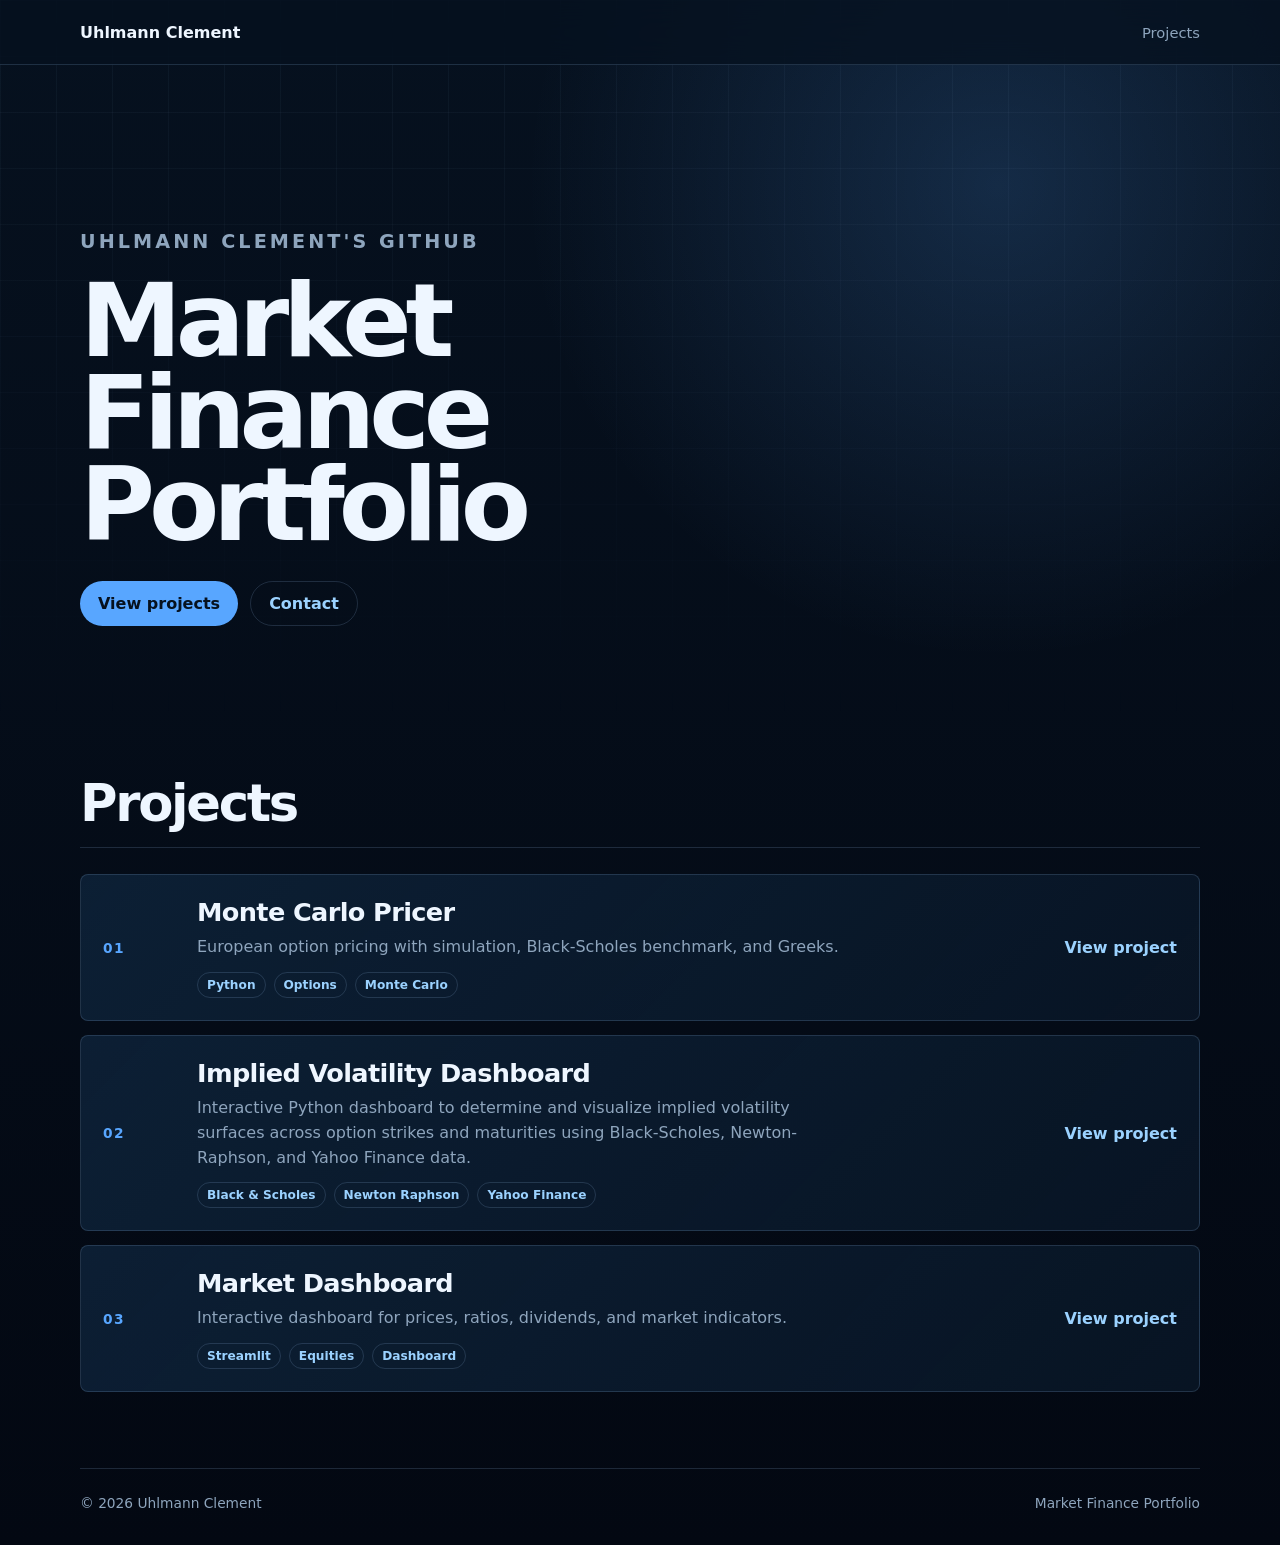
==== index.html @ 6b9815cb "Update index.html" ====
<!doctype html>
<html lang="en">
  <head>
    <meta charset="utf-8" />
    <meta name="viewport" content="width=device-width, initial-scale=1" />
    <meta
      name="description"
      content="Finance projects portfolio focused on market finance, quantitative analysis, and trading research."
    />
    <title>Market Finance Portfolio</title>
    <link rel="stylesheet" href="style.css" />
  </head>
  <body>
    <header class="header">
      <nav class="nav" aria-label="Main navigation">
        <a class="brand" href="#top">Uhlmann Clement</a>
        <div class="nav-links">
          <a href="#projects">Projects</a>
        </div>
      </nav>
    </header>

    <main id="top">
      <div class="hero">
        <div class="reveal">
          <p class="eyebrow">Uhlmann Clement's Github</p>
          <h1>Market Finance Portfolio</h1>
          <div class="actions">
            <a class="button primary" href="#projects">View projects</a>
            <a class="button secondary" href="mailto:your.email@example.com">Contact</a>
          </div>
        </div>
      </div>

      <section id="projects" aria-labelledby="projects-title">
        <div class="section-head reveal">
          <h2 id="projects-title">Projects</h2>
        </div>

        <div class="projects">
          <article class="project reveal">
            <div class="number">01</div>
            <div>
              <h3>Monte Carlo Pricer</h3>
              <p>European option pricing with simulation, Black-Scholes benchmark, and Greeks.</p>
              <div class="tags">
                <span class="tag">Python</span>
                <span class="tag">Options</span>
                <span class="tag">Monte Carlo</span>
              </div>
            </div>
            <a class="project-link" href="projects/monte-carlo-pricer/">View project</a>
          </article>

          <article class="project reveal">
            <div class="number">02</div>
            <div>
              <h3>Implied Volatility Dashboard</h3>
              <p>Interactive Python dashboard to determine and visualize implied volatility surfaces across option strikes and maturities using Black-Scholes, Newton-Raphson, and Yahoo Finance data.</p>
              <div class="tags">
                <span class="tag">Black & Scholes</span>
                <span class="tag">Newton Raphson</span>
                <span class="tag">Yahoo Finance</span>
              </div>
            </div>
            <a class="project-link" href="projects/implied-volatility-dashboard/">View project</a>
          </article>

          <article class="project reveal">
            <div class="number">03</div>
            <div>
              <h3>Market Dashboard</h3>
              <p>Interactive dashboard for prices, ratios, dividends, and market indicators.</p>
              <div class="tags">
                <span class="tag">Streamlit</span>
                <span class="tag">Equities</span>
                <span class="tag">Dashboard</span>
              </div>
            </div>
            <a class="project-link" href="projects/monte-carlo-pricer/">View project</a>
          </article>
        </div>
      </section>

    <footer class="footer">
      <span>© <span id="year"></span> Uhlmann Clement</span>
      <span>Market Finance Portfolio</span>
    </footer>

    <script>
      const observer = new IntersectionObserver(
        (entries) => {
          entries.forEach((entry) => {
            if (entry.isIntersecting) {
              entry.target.classList.add("visible");
              observer.unobserve(entry.target);
            }
          });
        },
        { threshold: 0.14 }
      );

      document.querySelectorAll(".reveal").forEach((item) => observer.observe(item));
      document.querySelector("#year").textContent = new Date().getFullYear();
    </script>
  </body>
</html>
---- style.css ----
:root {
  --bg: #06111f;
  --bg-2: #091a2d;
  --panel: #0d2137;
  --panel-2: #0a1829;
  --ink: #eef6ff;
  --muted: #8ea5bd;
  --line: rgba(151, 190, 229, 0.18);
  --blue: #58a6ff;
  --blue-2: #9bd2ff;
  --green: #44d7a8;
  --red: #ff7182;
  --max: 1120px;
  --radius: 8px;
}

* {
  box-sizing: border-box;
}

html {
  scroll-behavior: smooth;
}

body {
  margin: 0;
  min-height: 100vh;
  background:
    radial-gradient(circle at 78% 12%, rgba(88, 166, 255, 0.18), transparent 28%),
    linear-gradient(180deg, var(--bg) 0%, #030812 100%);
  color: var(--ink);
  font-family:
    Inter, ui-sans-serif, system-ui, -apple-system, BlinkMacSystemFont,
    "Segoe UI", sans-serif;
  letter-spacing: 0;
}

body::before {
  content: "";
  position: fixed;
  inset: 0;
  pointer-events: none;
  background-image:
    linear-gradient(rgba(151, 190, 229, 0.055) 1px, transparent 1px),
    linear-gradient(90deg, rgba(151, 190, 229, 0.055) 1px, transparent 1px);
  background-size: 56px 56px;
  mask-image: linear-gradient(180deg, #000 0%, transparent 82%);
}

a {
  color: inherit;
  text-decoration: none;
}

.header {
  position: fixed;
  top: 0;
  left: 0;
  right: 0;
  z-index: 10;
  border-bottom: 1px solid var(--line);
  background: rgba(6, 17, 31, 0.78);
  backdrop-filter: blur(16px);
}

.nav {
  width: min(var(--max), calc(100% - 32px));
  min-height: 64px;
  margin: 0 auto;
  display: flex;
  align-items: center;
  justify-content: space-between;
  gap: 20px;
}

.brand {
  font-weight: 800;
  color: var(--ink);
}

.nav-links {
  display: flex;
  gap: 22px;
  color: var(--muted);
  font-size: 0.92rem;
}

.nav-links a,
.project-link,
.text-link {
  transition: color 180ms ease;
}

.nav-links a:hover,
.project-link:hover,
.text-link:hover {
  color: var(--blue-2);
}

main {
  position: relative;
}

.hero {
  width: min(var(--max), calc(100% - 32px));
  min-height: 78svh;
  margin: 0 auto;
  padding: 138px 0 76px;
  display: grid;
  grid-template-columns: minmax(0, 0.72fr) minmax(260px, 0.28fr);
  gap: 54px;
  align-items: end;
}

.project-hero {
  width: min(var(--max), calc(100% - 32px));
  margin: 0 auto;
  padding: 132px 0 56px;
}

.project-detail-hero {
  min-height: auto;
  padding-bottom: 46px;
}

.project-summary {
  margin-top: 26px;
}

.back-link {
  display: inline-flex;
  margin-bottom: 34px;
  color: var(--blue-2);
  font-weight: 800;
}

.eyebrow {
  margin: 0 0 18px;
  color: var(--blue-2);
  font-size: 0.76rem;
  font-weight: 800;
  letter-spacing: 0.16em;
  text-transform: uppercase;
}

h1,
h2,
h3,
p {
  margin-top: 0;
}

h1 {
  max-width: 820px;
  margin-bottom: 22px;
  font-size: clamp(3.2rem, 8vw, 7.4rem);
  line-height: 0.9;
  letter-spacing: -0.06em;
}

.project-hero h1 {
  max-width: 980px;
}

.hero p,
.project-hero p {
  max-width: 640px;
  color: var(--muted);
  font-size: clamp(1.02rem, 1.8vw, 1.2rem);
  line-height: 1.55;
}

.actions {
  margin-top: 30px;
  display: flex;
  flex-wrap: wrap;
  gap: 12px;
}

.compact-actions {
  margin-top: 0;
}

.button {
  display: inline-flex;
  min-height: 45px;
  align-items: center;
  justify-content: center;
  border-radius: 999px;
  padding: 0 18px;
  font-weight: 800;
  transition:
    transform 180ms ease,
    border-color 180ms ease,
    background 180ms ease;
}

.button:hover {
  transform: translateY(-2px);
}

.button.primary {
  background: var(--blue);
  color: #06111f;
}

.button.secondary {
  border: 1px solid var(--line);
  color: var(--blue-2);
}

.market-card {
  border: 1px solid var(--line);
  border-radius: var(--radius);
  background: rgba(13, 33, 55, 0.68);
  box-shadow: 0 30px 90px rgba(0, 0, 0, 0.28);
  overflow: hidden;
}

.market-row {
  display: grid;
  grid-template-columns: 1fr auto;
  gap: 18px;
  padding: 16px;
  border-bottom: 1px solid var(--line);
}

.market-row:last-child {
  border-bottom: 0;
}

.market-row span {
  color: var(--muted);
  font-size: 0.84rem;
}

.market-row strong {
  display: block;
  margin-bottom: 4px;
}

.up {
  color: var(--green);
}

.down {
  color: var(--red);
}

section,
.content-section {
  width: min(var(--max), calc(100% - 32px));
  margin: 0 auto;
  padding: 76px 0;
}

.section-head {
  display: flex;
  align-items: end;
  justify-content: space-between;
  gap: 24px;
  margin-bottom: 26px;
  border-bottom: 1px solid var(--line);
  padding-bottom: 18px;
}

h2 {
  margin-bottom: 0;
  font-size: clamp(2rem, 4vw, 3.8rem);
  line-height: 1;
  letter-spacing: -0.045em;
}

.section-note {
  max-width: 420px;
  margin-bottom: 0;
  color: var(--muted);
  line-height: 1.5;
}

.projects {
  display: grid;
  gap: 14px;
}

.project {
  display: grid;
  grid-template-columns: 70px minmax(0, 1fr) auto;
  gap: 24px;
  align-items: center;
  min-height: 132px;
  padding: 22px;
  border: 1px solid var(--line);
  border-radius: var(--radius);
  background: linear-gradient(135deg, rgba(13, 33, 55, 0.92), rgba(10, 24, 41, 0.74));
  transition:
    transform 180ms ease,
    border-color 180ms ease,
    background 180ms ease;
}

.project:hover {
  transform: translateY(-3px);
  border-color: rgba(88, 166, 255, 0.55);
  background: linear-gradient(135deg, rgba(17, 45, 76, 0.96), rgba(10, 24, 41, 0.8));
}

.number {
  color: var(--blue);
  font-size: 0.86rem;
  font-weight: 900;
  letter-spacing: 0.1em;
}

.project h3 {
  margin-bottom: 8px;
  font-size: clamp(1.25rem, 2vw, 1.65rem);
  letter-spacing: -0.025em;
}

.project p {
  max-width: 650px;
  margin-bottom: 12px;
  color: var(--muted);
  line-height: 1.55;
}

.tags {
  display: flex;
  flex-wrap: wrap;
  gap: 8px;
}

.tag {
  border: 1px solid var(--line);
  border-radius: 999px;
  padding: 5px 9px;
  color: var(--blue-2);
  font-size: 0.76rem;
  font-weight: 750;
}

.project-link,
.text-link {
  white-space: nowrap;
  color: var(--blue-2);
  font-weight: 900;
}

.detail-grid {
  display: grid;
  grid-template-columns: minmax(0, 0.62fr) minmax(260px, 0.38fr);
  gap: 18px;
}

.detail-panel,
.code-panel {
  border: 1px solid var(--line);
  border-radius: var(--radius);
  background: rgba(13, 33, 55, 0.68);
  padding: 24px;
}

.detail-panel h3,
.code-panel h3 {
  margin-bottom: 14px;
  font-size: 1.15rem;
}

.detail-panel p,
.detail-panel li {
  color: var(--muted);
  line-height: 1.62;
}

.detail-panel ul {
  margin: 0;
  padding-left: 18px;
}

.metric-grid {
  display: grid;
  grid-template-columns: repeat(3, 1fr);
  gap: 12px;
  margin: 24px 0 0;
}

.metric {
  border-top: 1px solid var(--line);
  padding-top: 14px;
}

.metric strong {
  display: block;
  color: var(--ink);
  font-size: 1.2rem;
}

.metric span {
  color: var(--muted);
  font-size: 0.86rem;
}

pre {
  margin: 0;
  overflow-x: auto;
  border-radius: var(--radius);
  background: #030812;
  border: 1px solid rgba(151, 190, 229, 0.14);
}

code {
  display: block;
  padding: 18px;
  color: #d9ecff;
  font-family: "SFMono-Regular", Consolas, "Liberation Mono", monospace;
  font-size: 0.86rem;
  line-height: 1.55;
}

.contact {
  padding-bottom: 104px;
}

.contact-box {
  display: grid;
  grid-template-columns: minmax(0, 1fr) auto;
  gap: 28px;
  align-items: center;
  border: 1px solid rgba(88, 166, 255, 0.34);
  border-radius: var(--radius);
  padding: 30px;
  background:
    radial-gradient(circle at 88% 22%, rgba(88, 166, 255, 0.16), transparent 36%),
    rgba(13, 33, 55, 0.72);
}

.contact h2 {
  margin-bottom: 10px;
}

.contact p {
  margin-bottom: 0;
  color: var(--muted);
  line-height: 1.55;
}

.footer {
  width: min(var(--max), calc(100% - 32px));
  margin: 0 auto;
  padding: 26px 0 34px;
  border-top: 1px solid var(--line);
  display: flex;
  justify-content: space-between;
  gap: 18px;
  color: var(--muted);
  font-size: 0.86rem;
}

.reveal {
  opacity: 0;
  transform: translateY(18px);
  transition:
    opacity 520ms ease,
    transform 520ms ease;
}

.reveal.visible {
  opacity: 1;
  transform: translateY(0);
}

@media (max-width: 820px) {
  .nav-links {
    display: none;
  }

  .hero,
  .contact-box,
  .detail-grid {
    grid-template-columns: 1fr;
  }

  .hero {
    min-height: auto;
    padding-top: 112px;
  }

  .section-head {
    display: block;
  }

  .section-note {
    margin-top: 12px;
  }

  .project {
    grid-template-columns: 1fr;
    gap: 14px;
  }

  .project-link {
    justify-self: start;
  }

  .metric-grid {
    grid-template-columns: 1fr;
  }
}

@media (max-width: 540px) {
  section,
  .content-section {
    padding: 58px 0;
  }

  .project-hero {
    padding-top: 104px;
  }

  h1 {
    font-size: clamp(3rem, 18vw, 4.6rem);
  }

  .actions,
  .footer {
    flex-direction: column;
  }

  .button {
    width: 100%;
  }

  .contact-box,
  .detail-panel,
  .code-panel {
    padding: 22px;
  }
}

@media (prefers-reduced-motion: reduce) {
  *,
  *::before,
  *::after {
    scroll-behavior: auto !important;
    animation-duration: 0.001ms !important;
    animation-iteration-count: 1 !important;
    transition-duration: 0.001ms !important;
  }
}
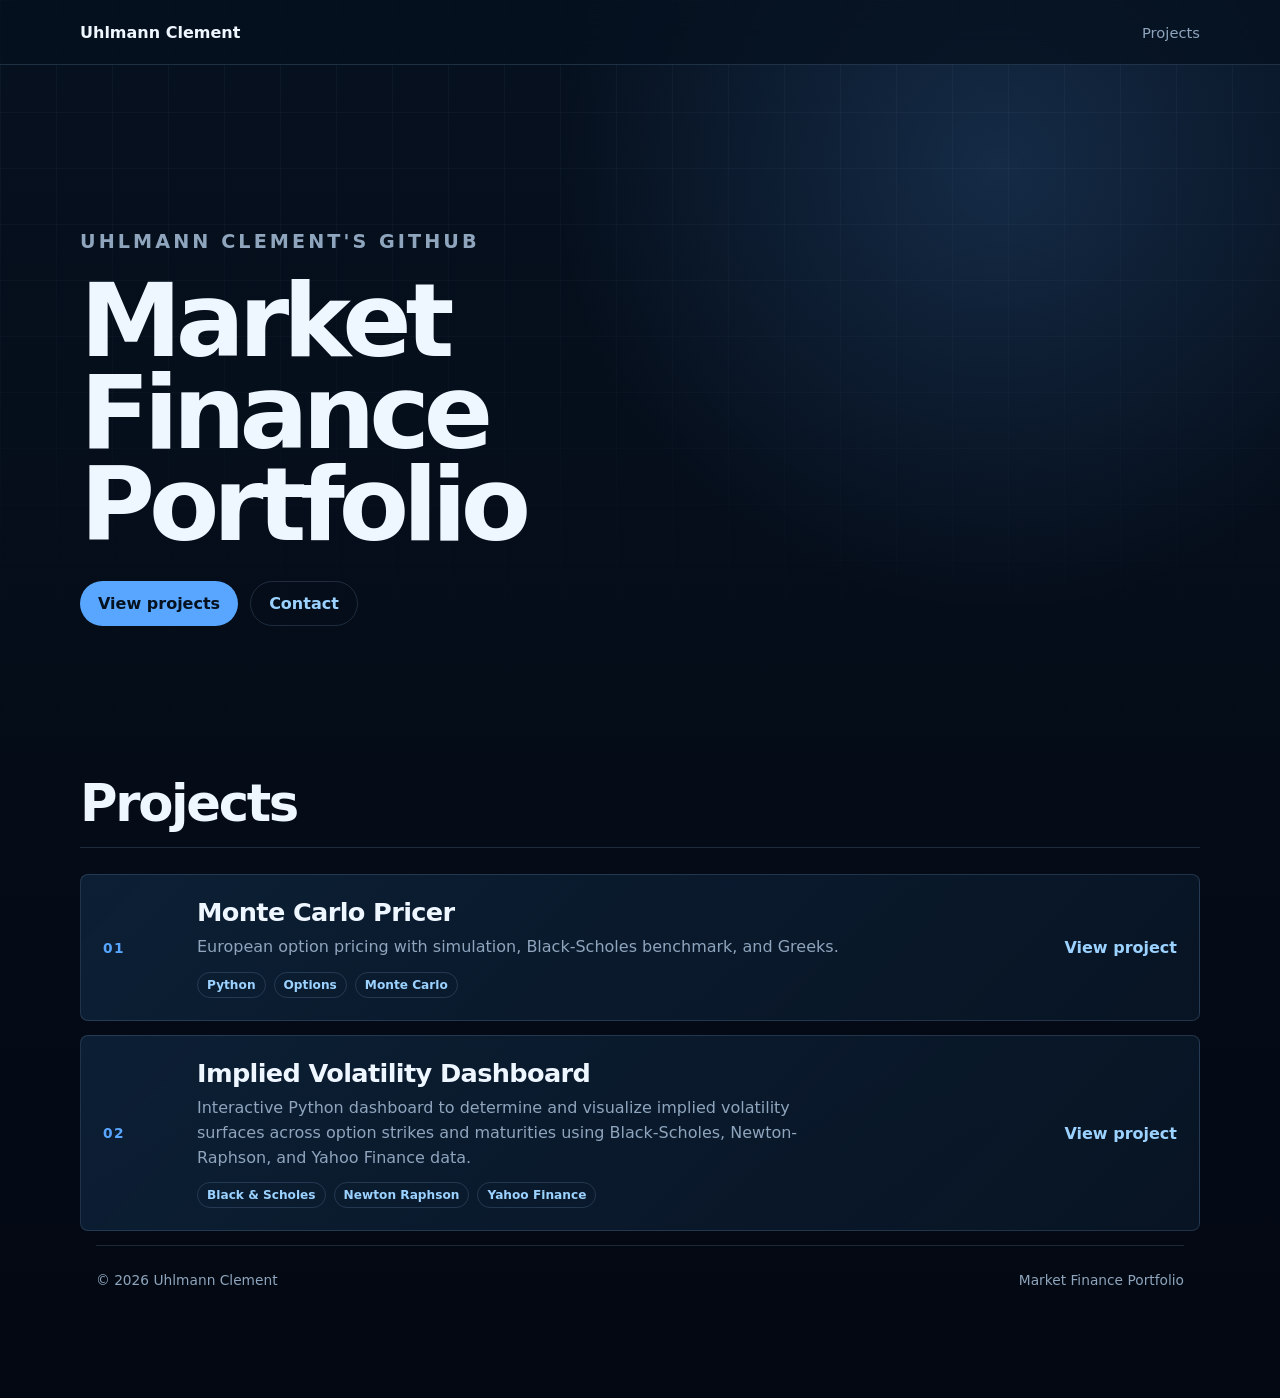
==== commit 0ed287bf: "Update index.html" ====
--- a/index.html
+++ b/index.html
@@ -66,22 +66,6 @@
             <a class="project-link" href="projects/implied-volatility-dashboard/">View project</a>
           </article>
 
-          <article class="project reveal">
-            <div class="number">03</div>
-            <div>
-              <h3>Market Dashboard</h3>
-              <p>Interactive dashboard for prices, ratios, dividends, and market indicators.</p>
-              <div class="tags">
-                <span class="tag">Streamlit</span>
-                <span class="tag">Equities</span>
-                <span class="tag">Dashboard</span>
-              </div>
-            </div>
-            <a class="project-link" href="projects/monte-carlo-pricer/">View project</a>
-          </article>
-        </div>
-      </section>
-
     <footer class="footer">
       <span>© <span id="year"></span> Uhlmann Clement</span>
       <span>Market Finance Portfolio</span>
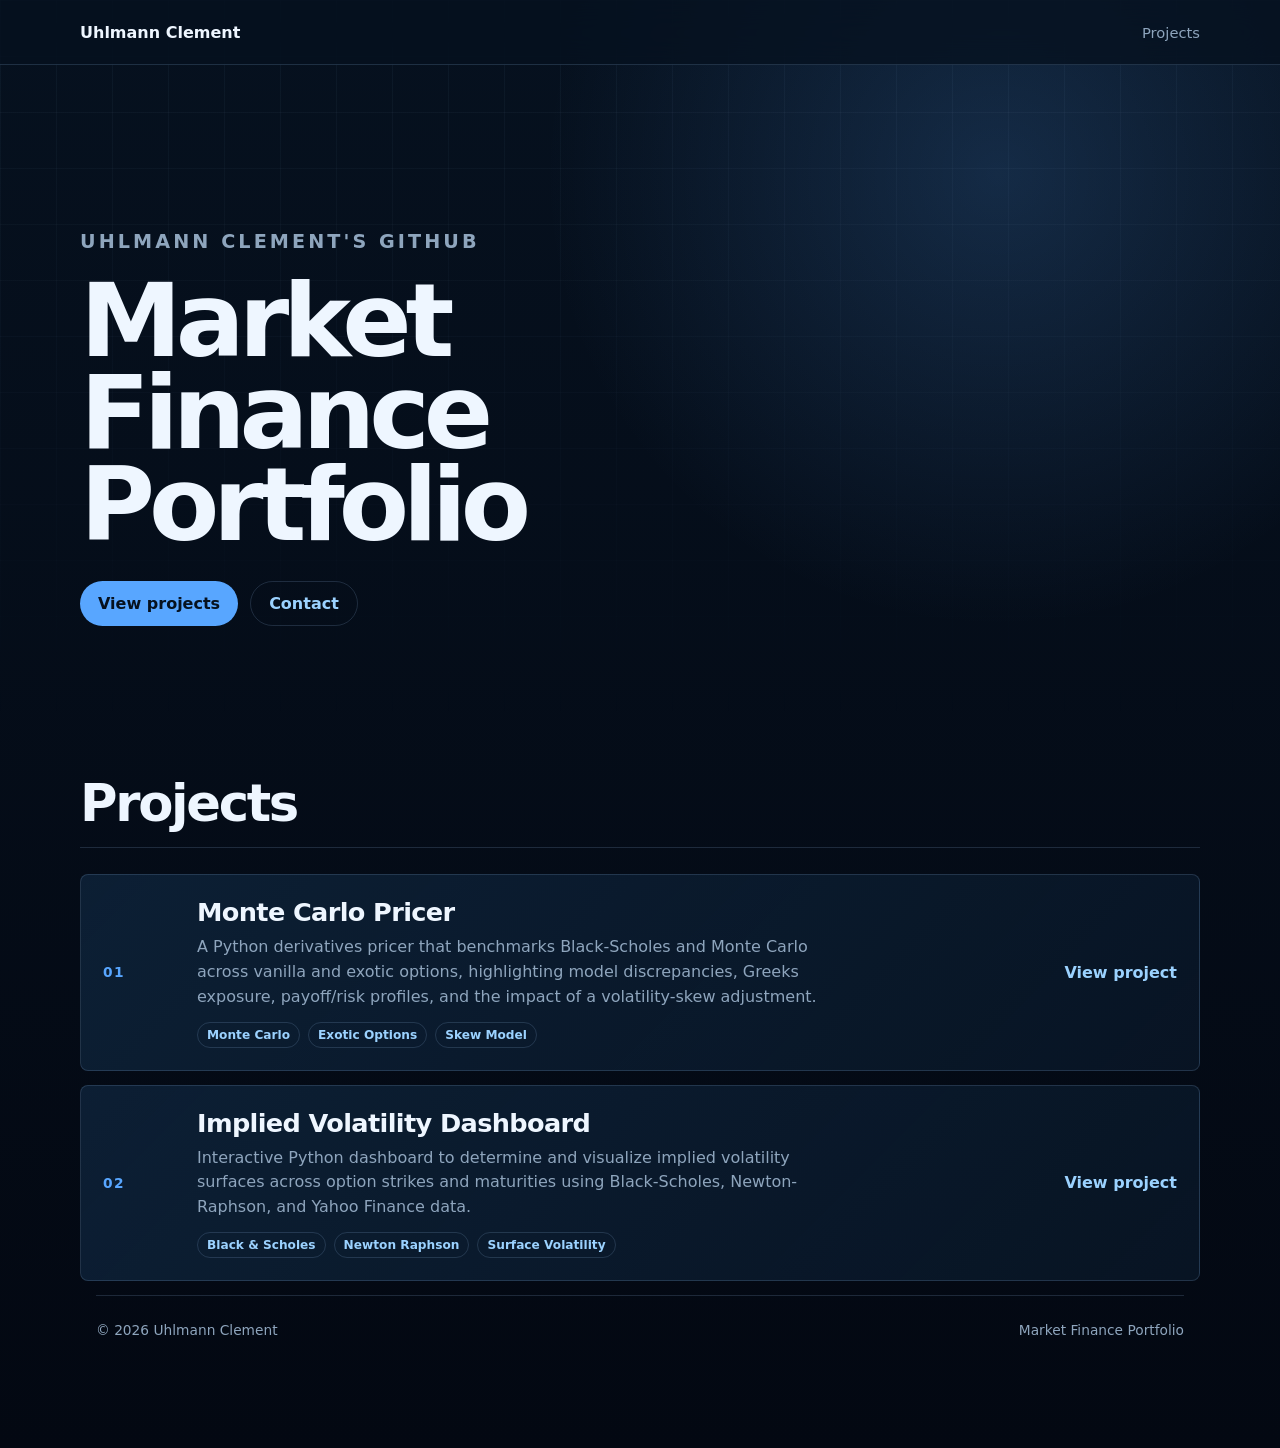
==== commit f5fb2f8c: "Update index.html" ====
--- a/index.html
+++ b/index.html
@@ -42,11 +42,11 @@
             <div class="number">01</div>
             <div>
               <h3>Monte Carlo Pricer</h3>
-              <p>European option pricing with simulation, Black-Scholes benchmark, and Greeks.</p>
+              <p>A Python derivatives pricer that benchmarks Black-Scholes and Monte Carlo across vanilla and exotic options, highlighting model discrepancies, Greeks exposure, payoff/risk profiles, and the impact of a volatility-skew adjustment.</p>
               <div class="tags">
-                <span class="tag">Python</span>
-                <span class="tag">Options</span>
                 <span class="tag">Monte Carlo</span>
+                <span class="tag">Exotic Options</span>
+                <span class="tag">Skew Model</span>
               </div>
             </div>
             <a class="project-link" href="projects/monte-carlo-pricer/">View project</a>
@@ -60,7 +60,7 @@
               <div class="tags">
                 <span class="tag">Black & Scholes</span>
                 <span class="tag">Newton Raphson</span>
-                <span class="tag">Yahoo Finance</span>
+                <span class="tag">Surface Volatility</span>
               </div>
             </div>
             <a class="project-link" href="projects/implied-volatility-dashboard/">View project</a>
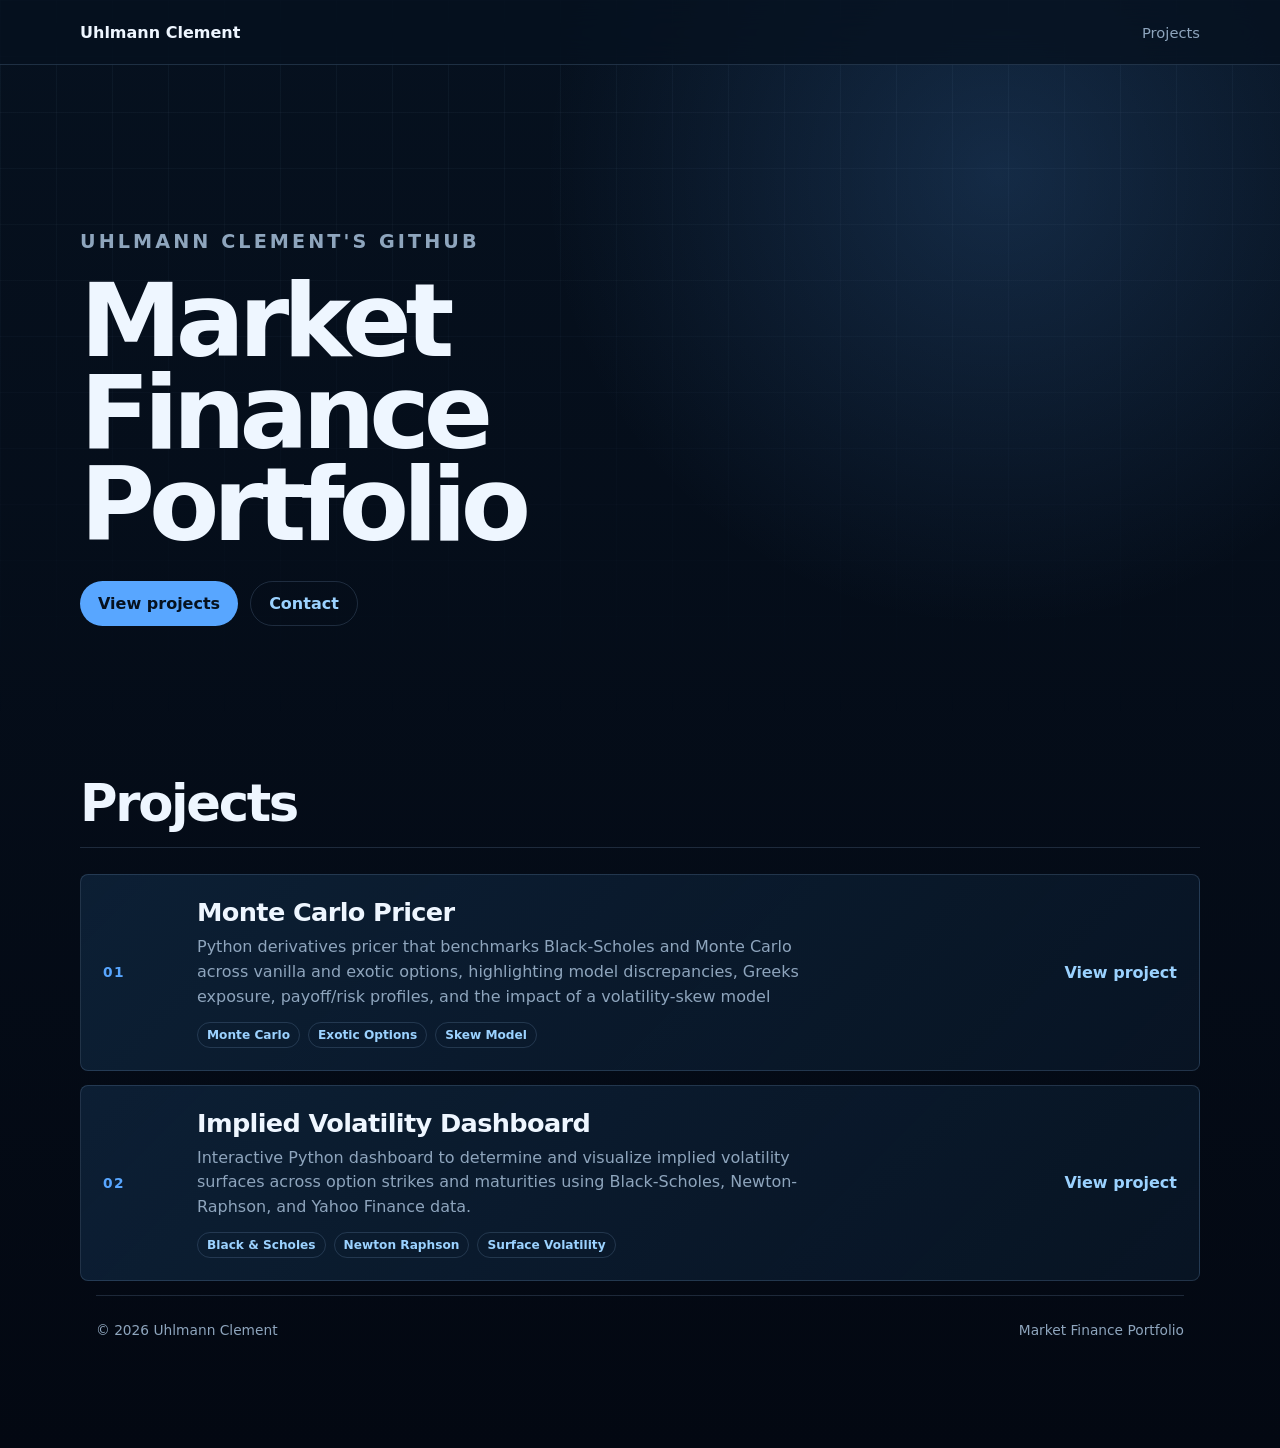
==== commit fc846f03: "Update index.html" ====
--- a/index.html
+++ b/index.html
@@ -42,7 +42,7 @@
             <div class="number">01</div>
             <div>
               <h3>Monte Carlo Pricer</h3>
-              <p>A Python derivatives pricer that benchmarks Black-Scholes and Monte Carlo across vanilla and exotic options, highlighting model discrepancies, Greeks exposure, payoff/risk profiles, and the impact of a volatility-skew adjustment.</p>
+              <p>Python derivatives pricer that benchmarks Black-Scholes and Monte Carlo across vanilla and exotic options, highlighting model discrepancies, Greeks exposure, payoff/risk profiles, and the impact of a volatility-skew model</p>
               <div class="tags">
                 <span class="tag">Monte Carlo</span>
                 <span class="tag">Exotic Options</span>
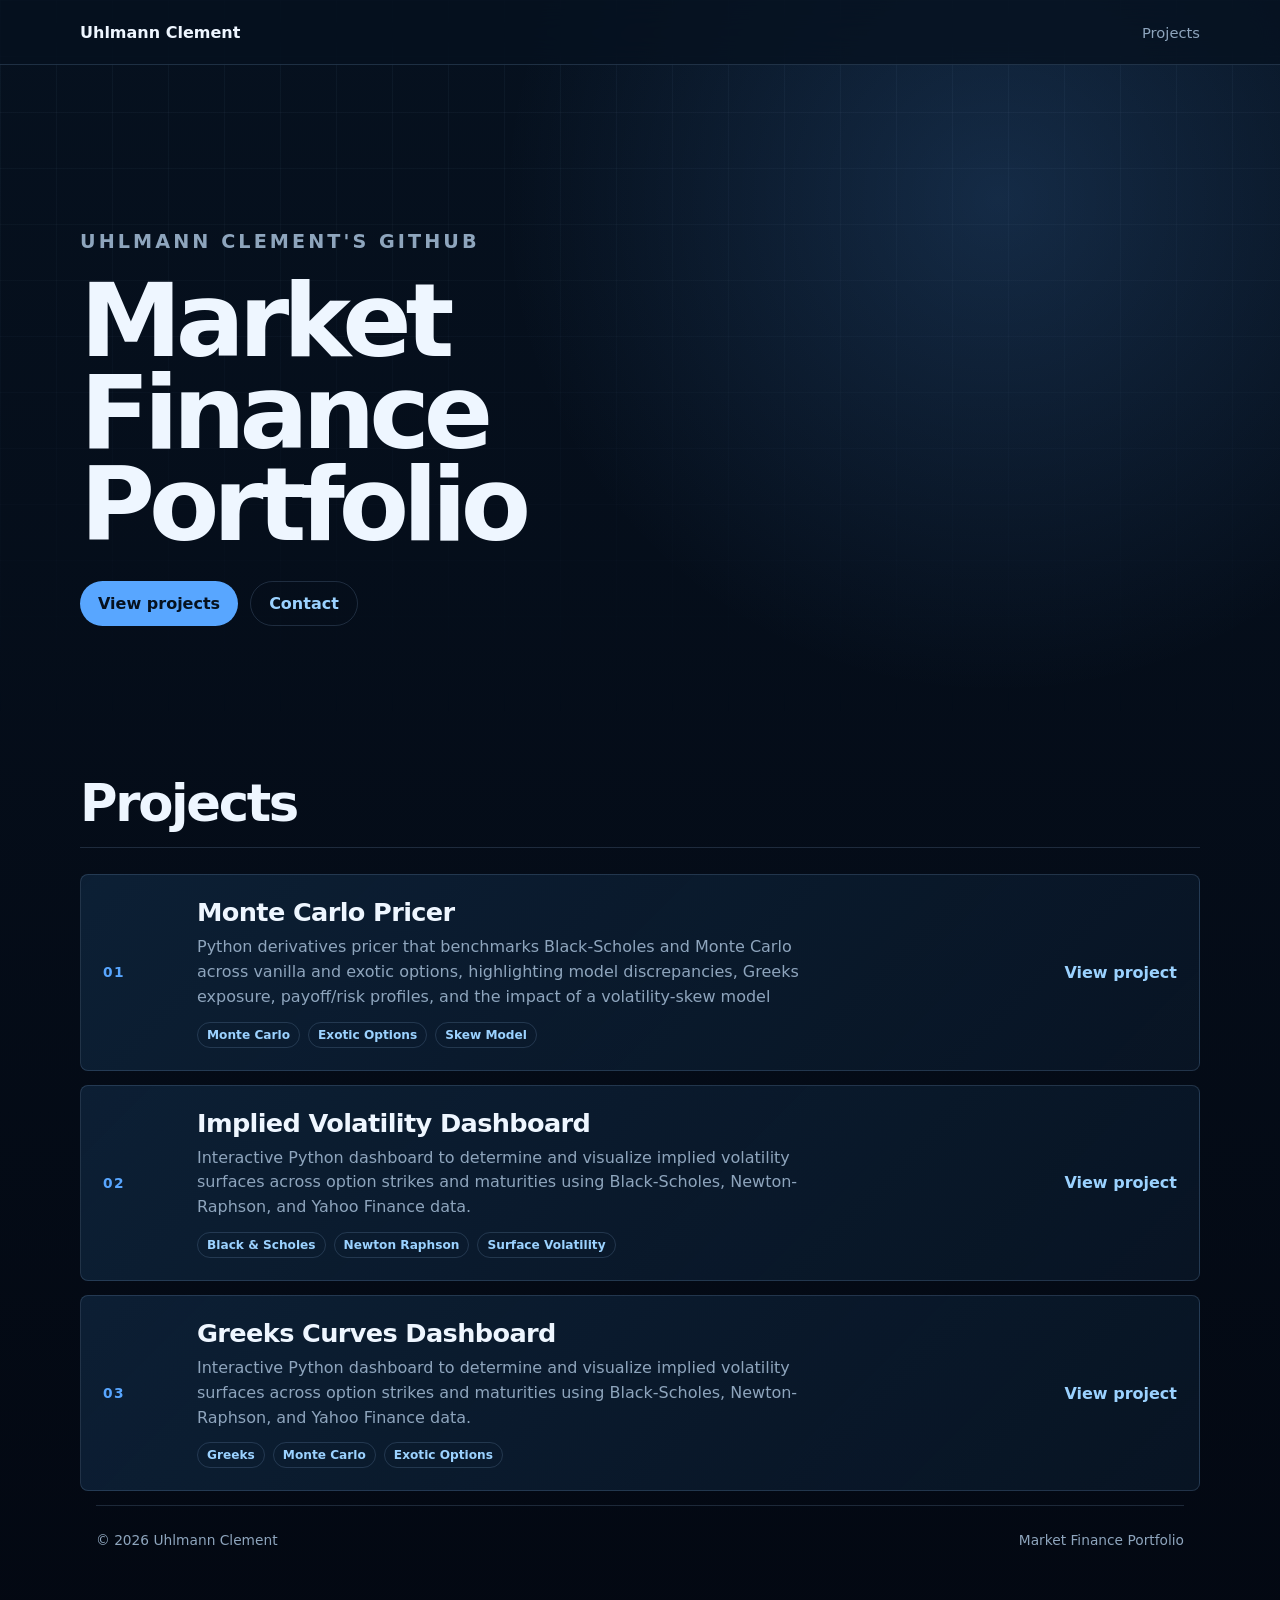
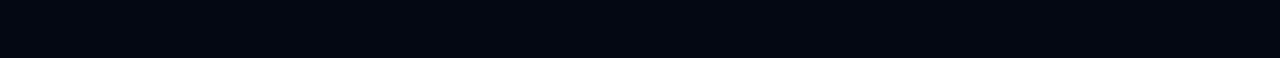
==== commit 3ec5d888: "Update index.html" ====
--- a/index.html
+++ b/index.html
@@ -65,6 +65,20 @@
             </div>
             <a class="project-link" href="projects/implied-volatility-dashboard/">View project</a>
           </article>
+         
+          <article class="project reveal">
+            <div class="number">03</div>
+            <div>
+              <h3>Greeks Curves Dashboard</h3>
+              <p>Interactive Python dashboard to determine and visualize implied volatility surfaces across option strikes and maturities using Black-Scholes, Newton-Raphson, and Yahoo Finance data.</p>
+              <div class="tags">
+                <span class="tag">Greeks</span>
+                <span class="tag">Monte Carlo</span>
+                <span class="tag">Exotic Options</span>
+              </div>
+            </div>
+            <a class="project-link" href="projects/greeks-curves-dashboard/">View project</a>
+          </article>
 
     <footer class="footer">
       <span>© <span id="year"></span> Uhlmann Clement</span>
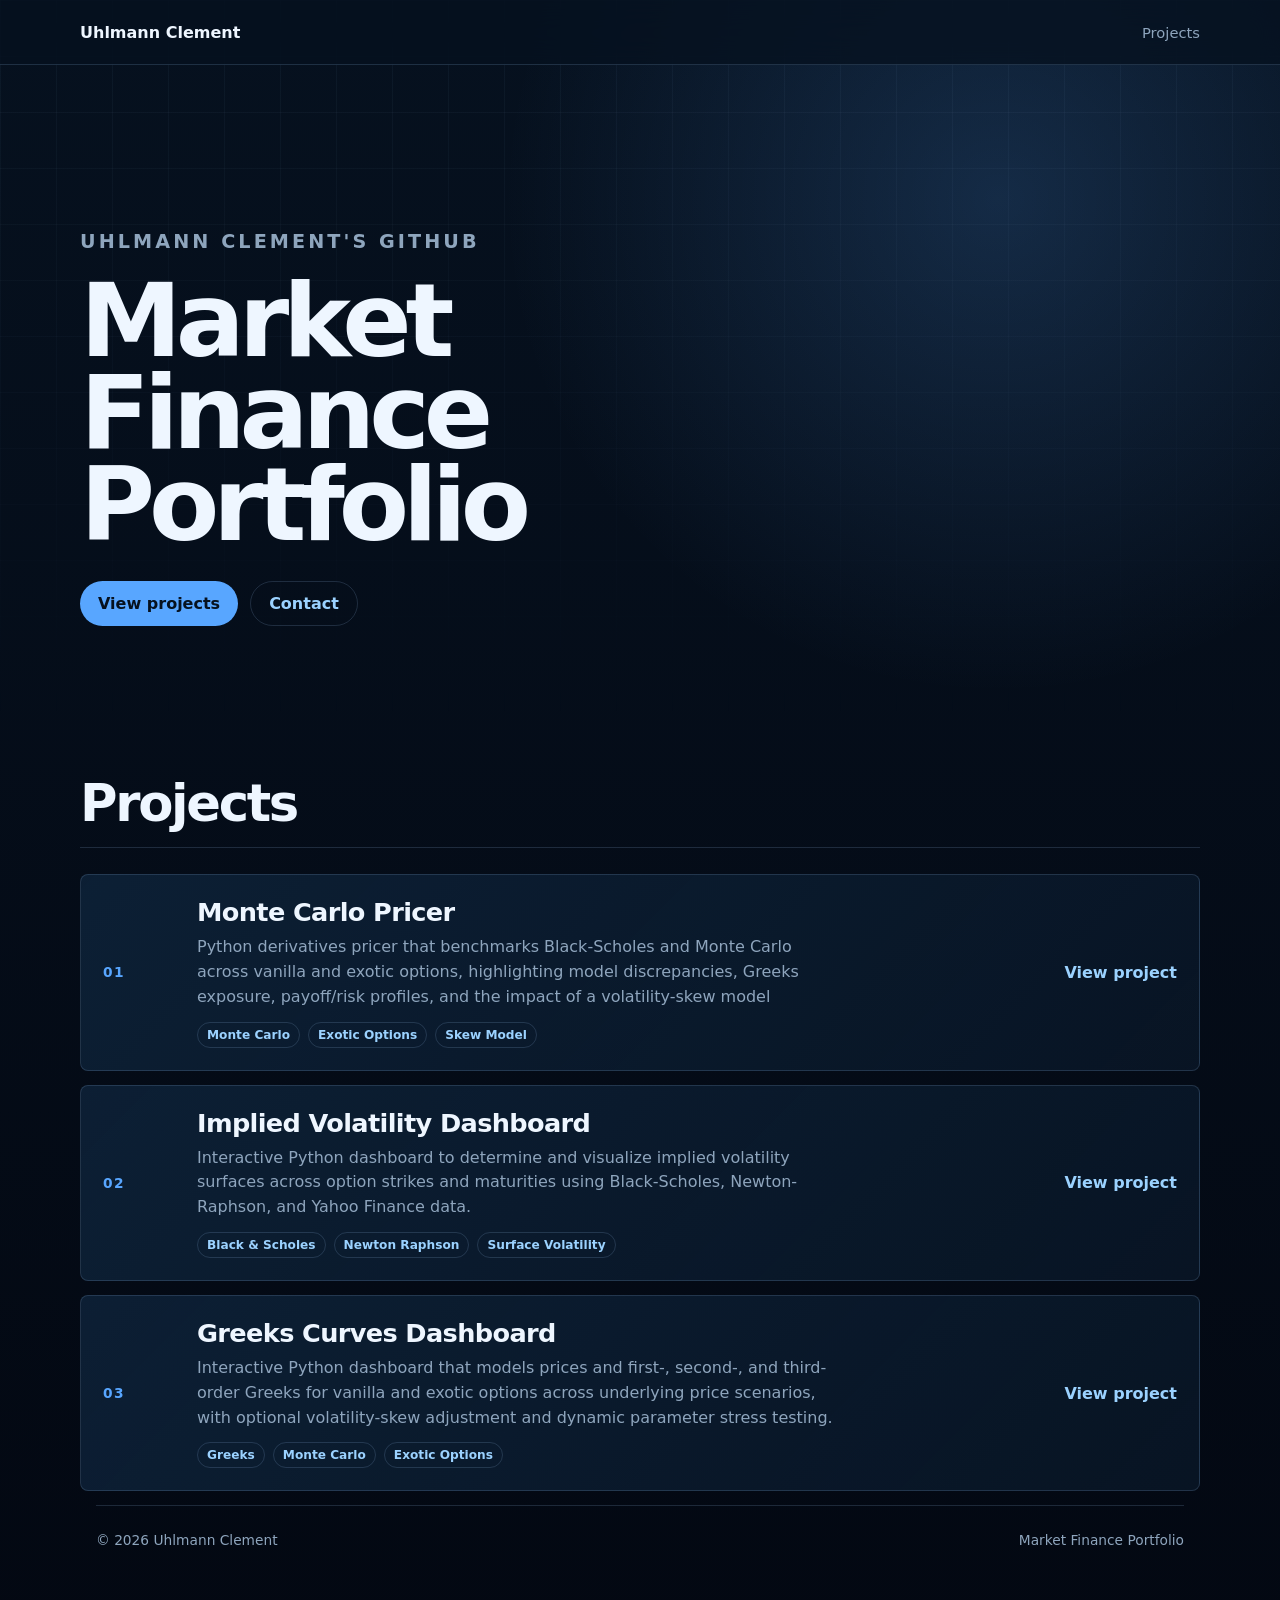
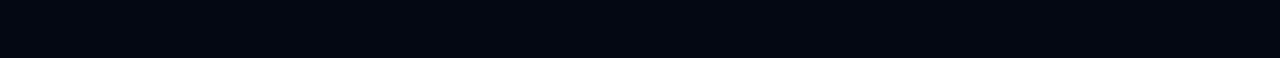
==== commit 191e3aa0: "Update index.html" ====
--- a/index.html
+++ b/index.html
@@ -70,7 +70,7 @@
             <div class="number">03</div>
             <div>
               <h3>Greeks Curves Dashboard</h3>
-              <p>Interactive Python dashboard to determine and visualize implied volatility surfaces across option strikes and maturities using Black-Scholes, Newton-Raphson, and Yahoo Finance data.</p>
+              <p>Interactive Python dashboard that models prices and first-, second-, and third-order Greeks for vanilla and exotic options across underlying price scenarios, with optional volatility-skew adjustment and dynamic parameter stress testing.</p>
               <div class="tags">
                 <span class="tag">Greeks</span>
                 <span class="tag">Monte Carlo</span>
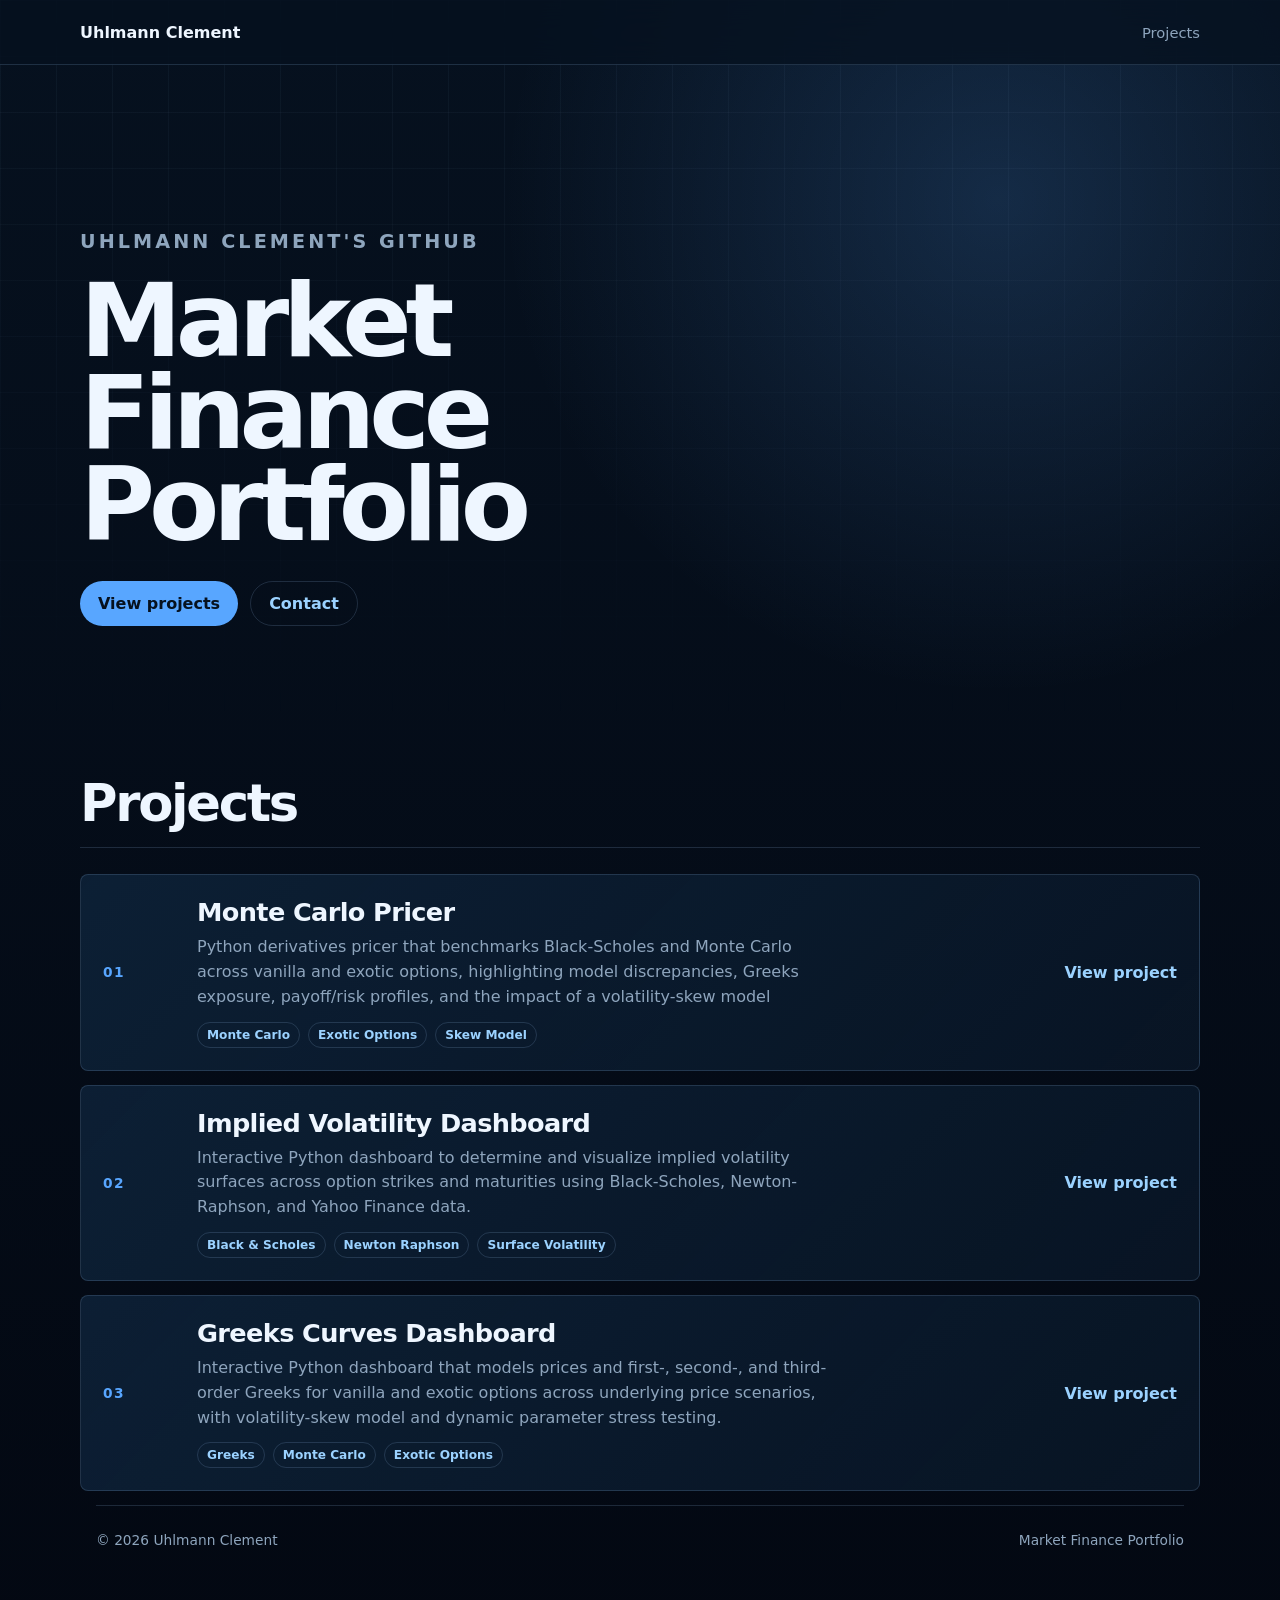
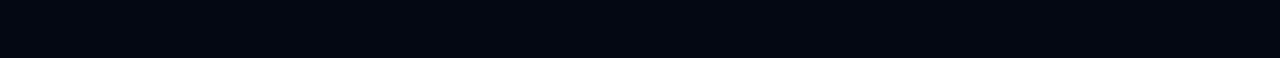
==== commit 14f192e5: "Update index.html" ====
--- a/index.html
+++ b/index.html
@@ -70,7 +70,7 @@
             <div class="number">03</div>
             <div>
               <h3>Greeks Curves Dashboard</h3>
-              <p>Interactive Python dashboard that models prices and first-, second-, and third-order Greeks for vanilla and exotic options across underlying price scenarios, with optional volatility-skew adjustment and dynamic parameter stress testing.</p>
+              <p>Interactive Python dashboard that models prices and first-, second-, and third-order Greeks for vanilla and exotic options across underlying price scenarios, with volatility-skew model and dynamic parameter stress testing.</p>
               <div class="tags">
                 <span class="tag">Greeks</span>
                 <span class="tag">Monte Carlo</span>
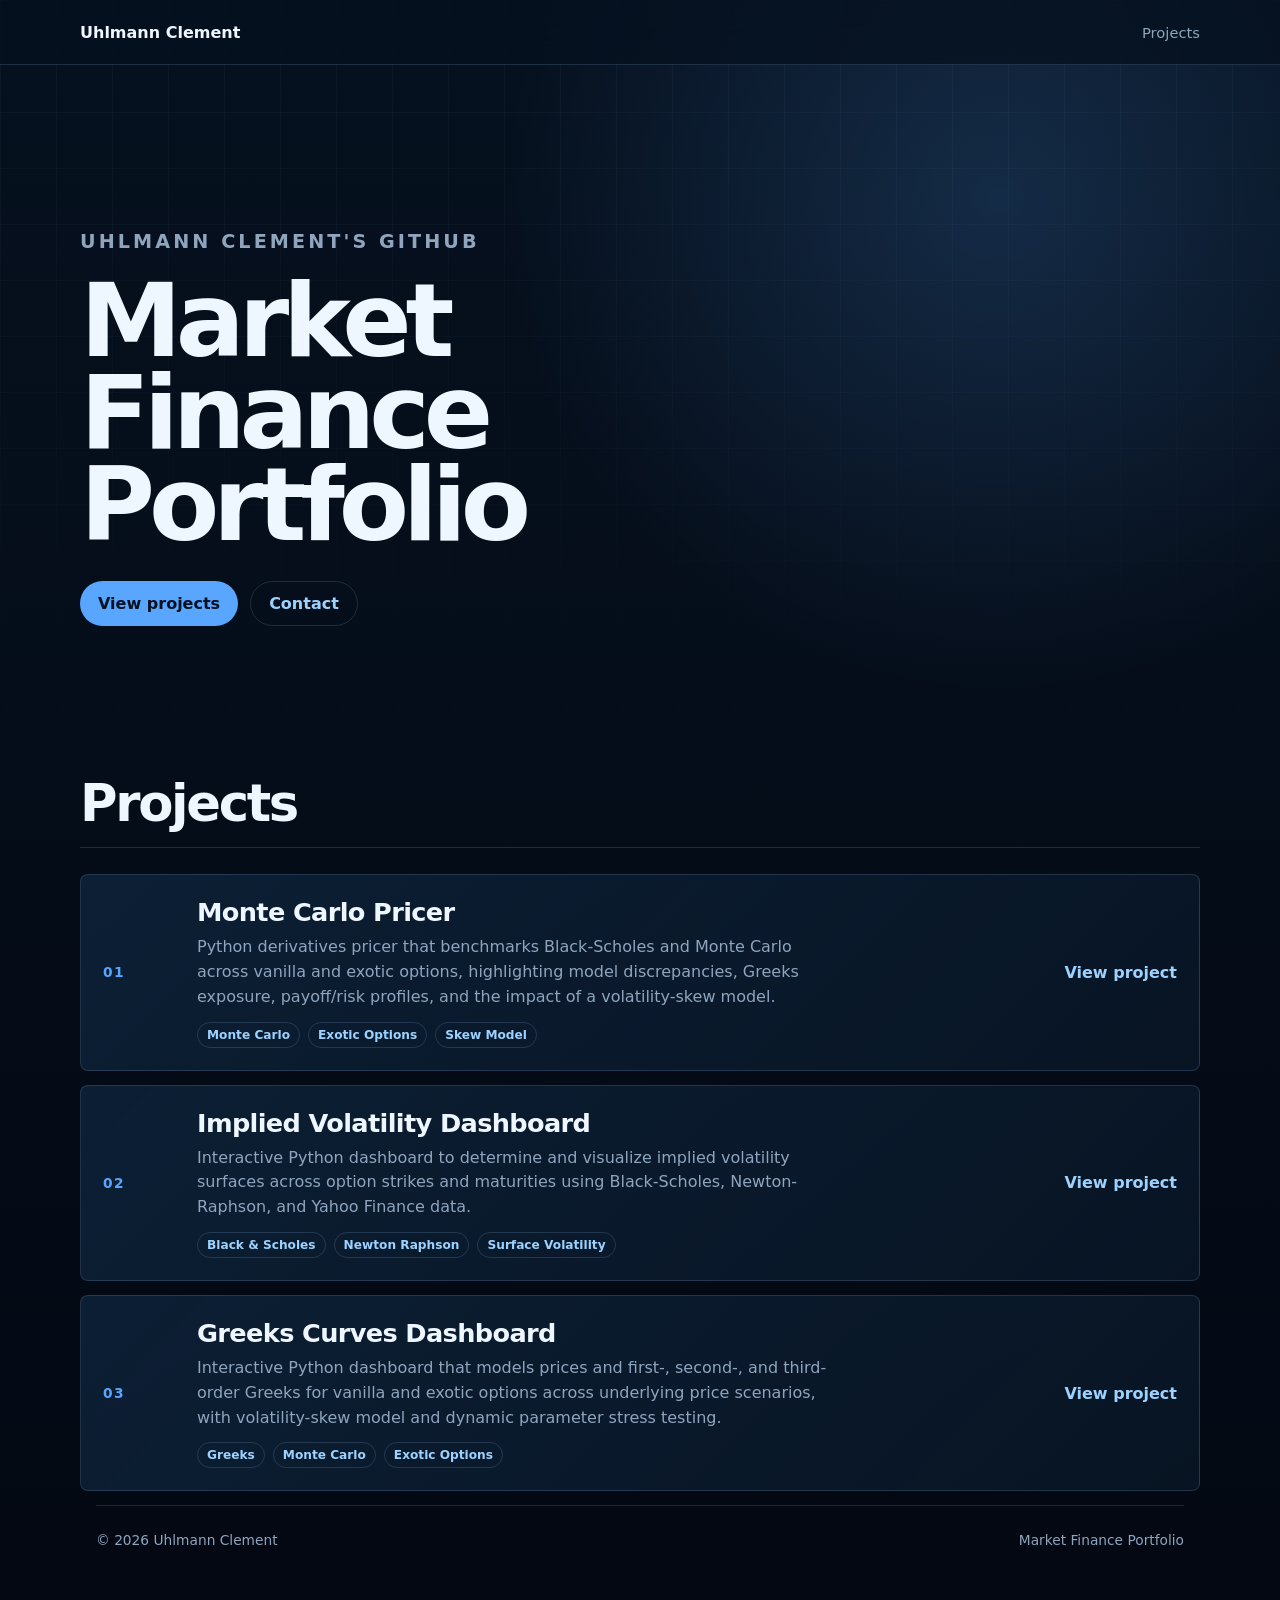
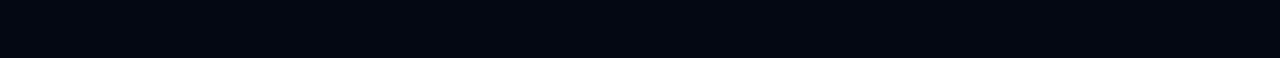
==== commit 511a56dc: "Update index.html" ====
--- a/index.html
+++ b/index.html
@@ -42,7 +42,7 @@
             <div class="number">01</div>
             <div>
               <h3>Monte Carlo Pricer</h3>
-              <p>Python derivatives pricer that benchmarks Black-Scholes and Monte Carlo across vanilla and exotic options, highlighting model discrepancies, Greeks exposure, payoff/risk profiles, and the impact of a volatility-skew model</p>
+              <p>Python derivatives pricer that benchmarks Black-Scholes and Monte Carlo across vanilla and exotic options, highlighting model discrepancies, Greeks exposure, payoff/risk profiles, and the impact of a volatility-skew model.</p>
               <div class="tags">
                 <span class="tag">Monte Carlo</span>
                 <span class="tag">Exotic Options</span>
